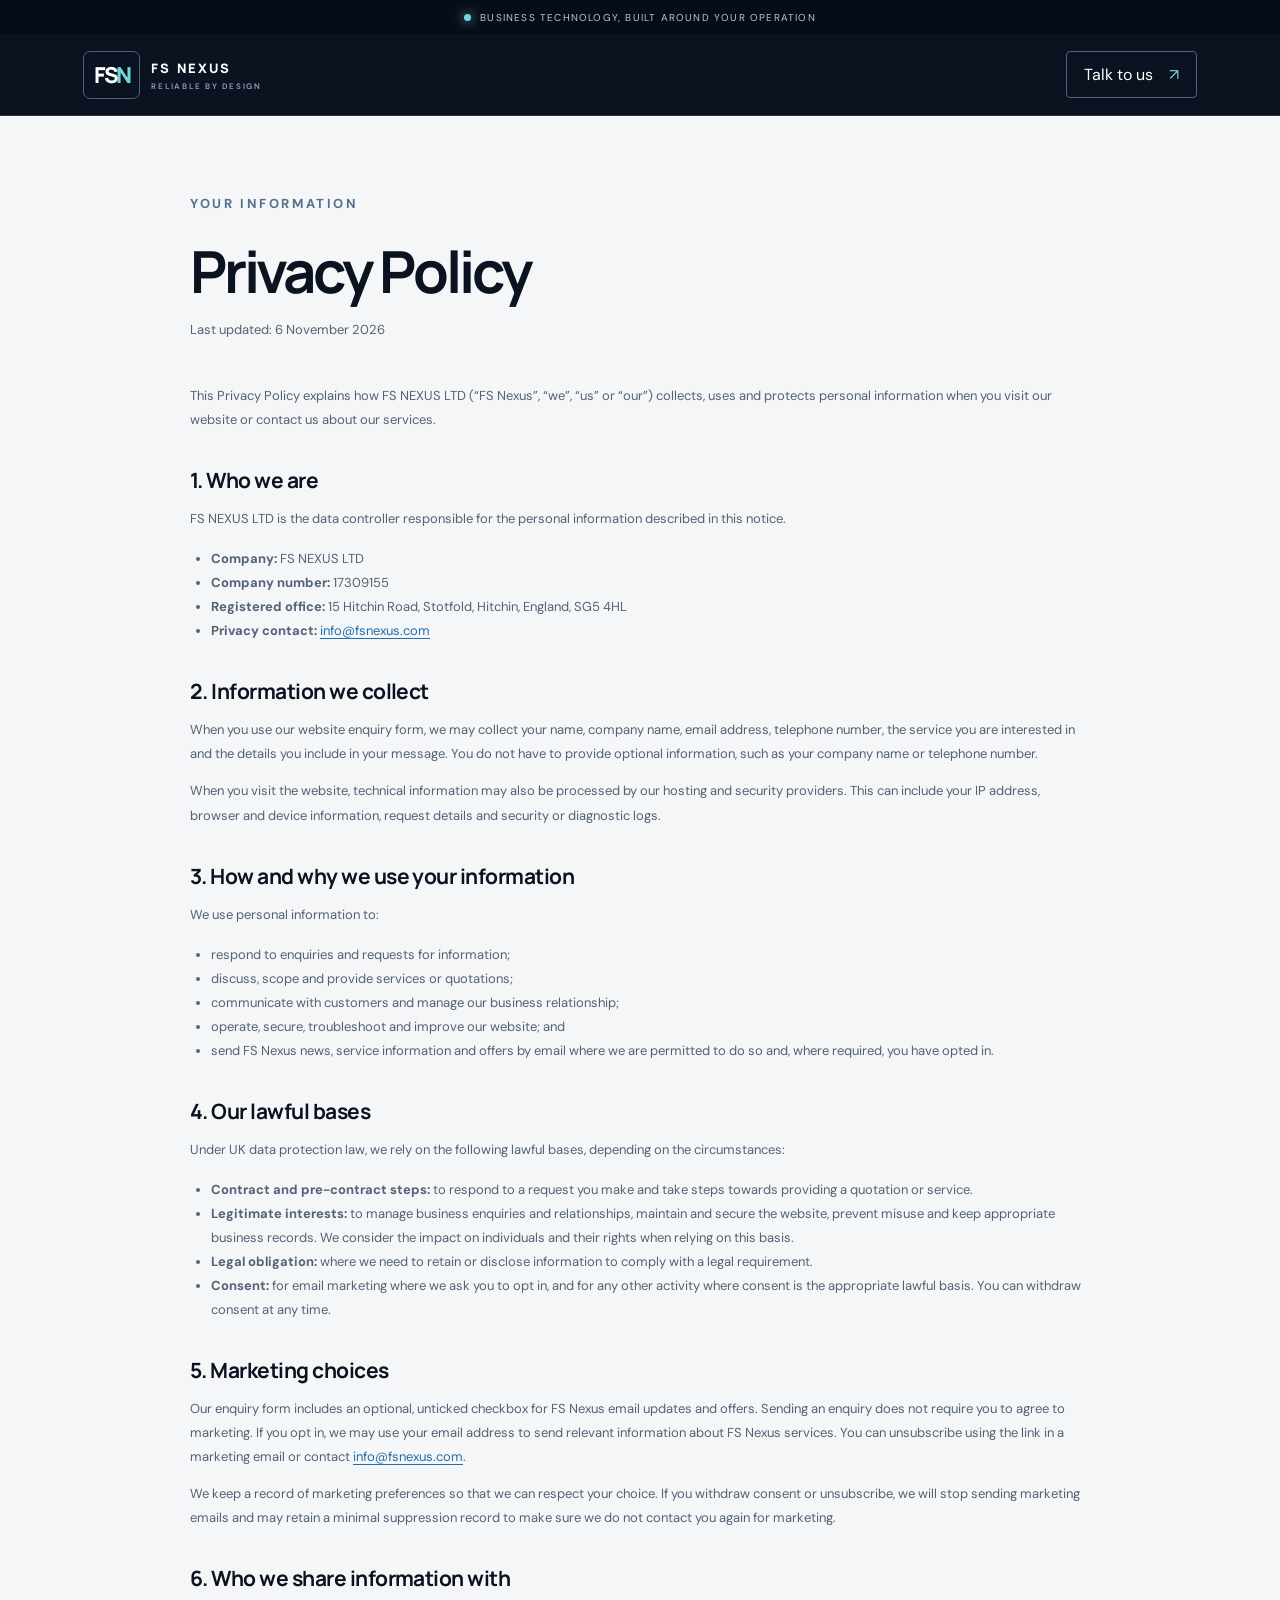
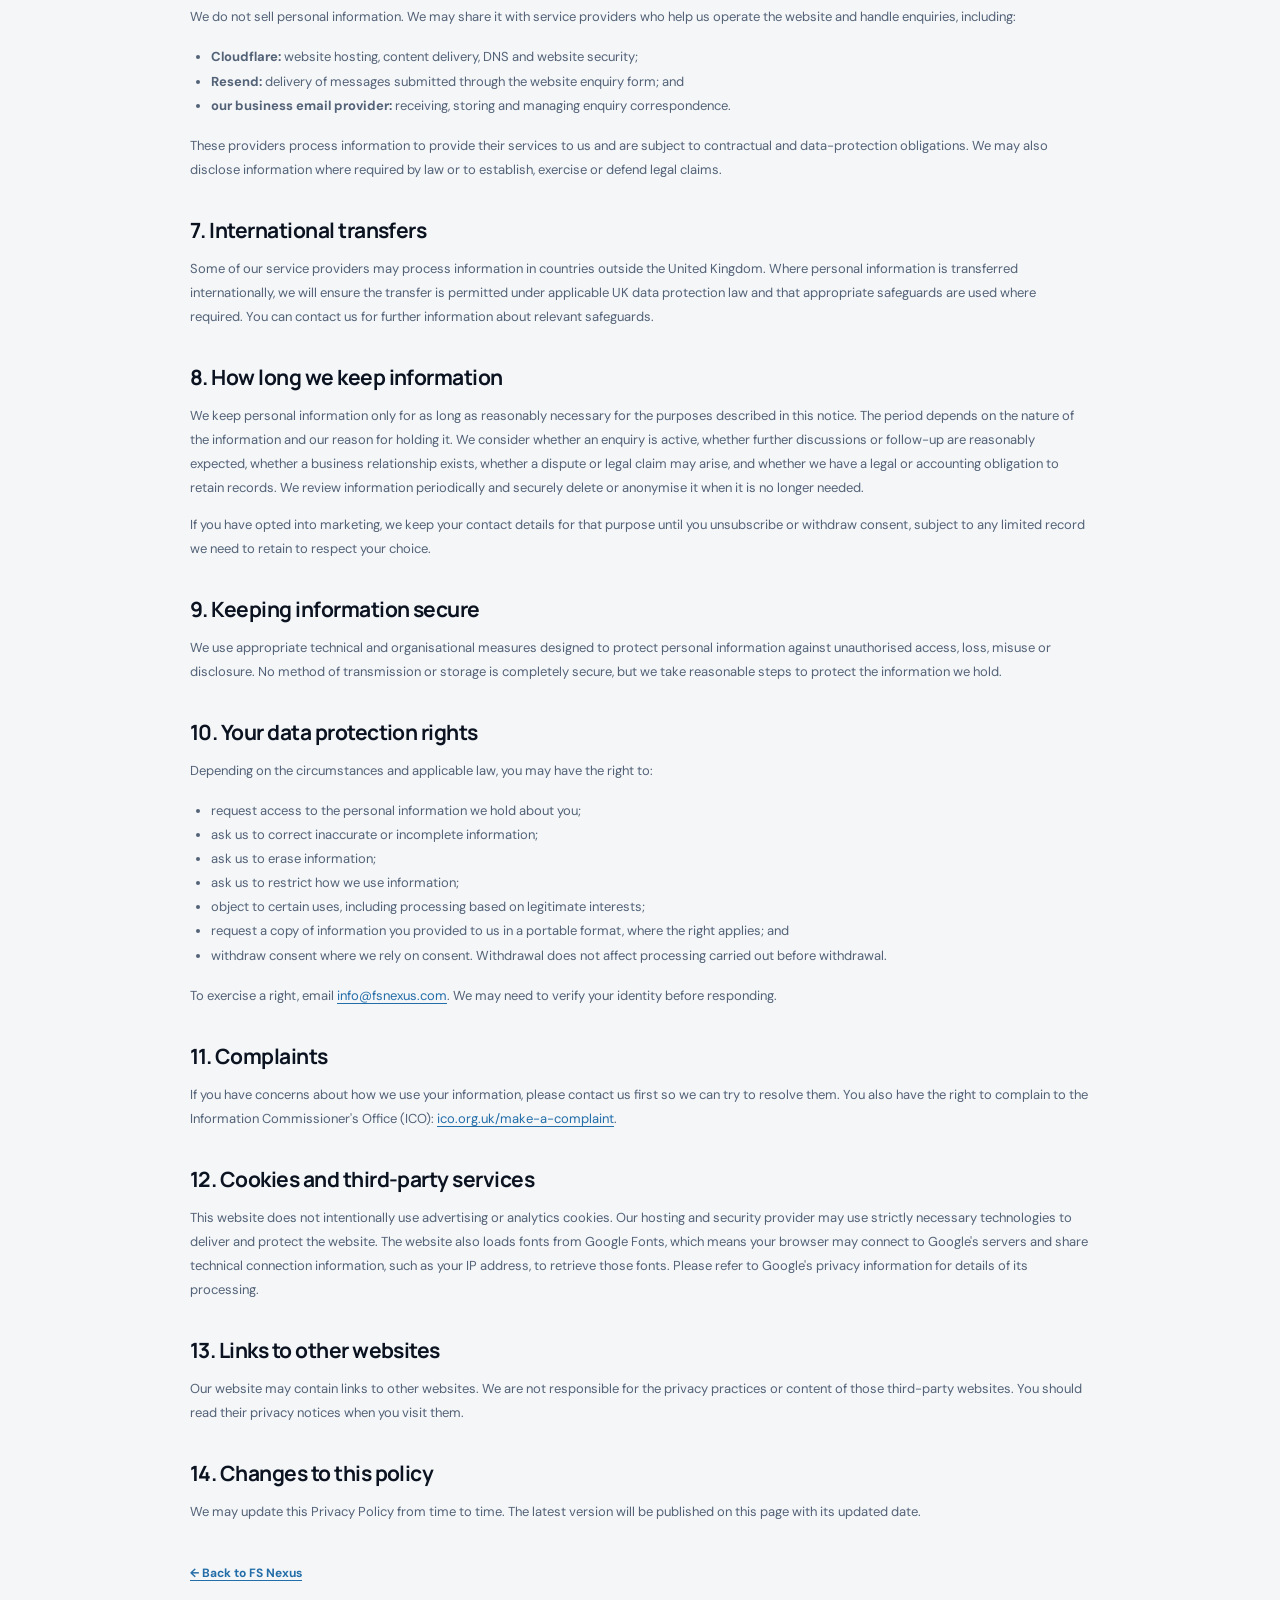
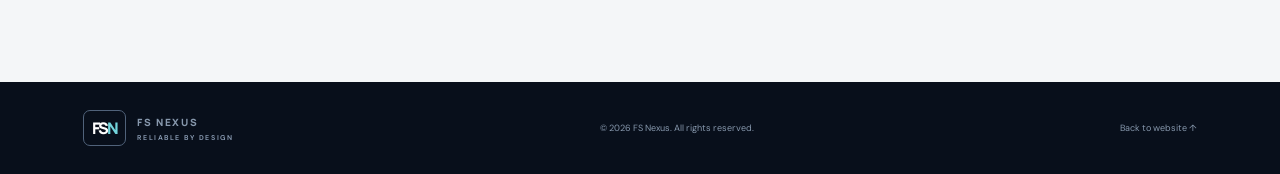
==== privacy.html @ a432968f "Add files via upload" ====
<!doctype html>
<html lang="en-GB">
<head>
  <meta charset="utf-8">
  <meta name="viewport" content="width=device-width, initial-scale=1">
  <meta name="theme-color" content="#0b1220">
  <meta name="description" content="Privacy notice explaining how FS NEXUS LTD collects and uses personal information.">
  <title>Privacy Policy | FS Nexus</title>
  <link rel="preconnect" href="https://fonts.googleapis.com">
  <link rel="preconnect" href="https://fonts.gstatic.com" crossorigin>
  <link href="https://fonts.googleapis.com/css2?family=DM+Sans:wght@400;500;600;700&family=Manrope:wght@400;500;600;700;800&display=swap" rel="stylesheet">
  <link rel="stylesheet" href="/styles.css">
  <style>
    .privacy-main{background:#f4f6f8;padding:76px 6.5% 100px}
    .privacy-wrap{max-width:900px;margin:0 auto}
    .privacy-wrap .eyebrow{color:#54708f}
    .privacy-wrap h1{font:700 clamp(38px,5vw,58px)/1.12 var(--display);letter-spacing:-.055em;margin:0 0 14px;color:#0b1220}
    .privacy-updated{font-size:11px;color:#718096;margin:0 0 42px}
    .privacy-wrap h2{font:700 21px var(--display);letter-spacing:-.025em;margin:34px 0 12px;color:#0b1220}
    .privacy-wrap p,.privacy-wrap li{font-size:13px;line-height:1.85;color:#536277}
    .privacy-wrap ul{padding-left:21px}
    .privacy-wrap a{color:#236da8;text-decoration:underline;text-underline-offset:3px}
    .privacy-back{display:inline-block;margin-top:28px;font-size:12px;font-weight:700;color:#14243a}
    @media(max-width:600px){.privacy-main{padding:58px 6% 75px}}
  </style>
</head>
<body>
  <div class="announcement"><span class="status-dot"></span> Business technology, built around your operation</div>
  <header class="site-header">
    <a class="brand" href="/" aria-label="FS Nexus home">
      <span class="brand-mark">FS<span>N</span></span>
      <span class="brand-name">FS NEXUS<small>RELIABLE BY DESIGN</small></span>
    </a>
    <a class="nav-cta" href="/#contact">Talk to us <span>↗</span></a>
  </header>

  <main class="privacy-main">
    <article class="privacy-wrap">
      <p class="eyebrow">YOUR INFORMATION</p>
      <h1>Privacy Policy</h1>
      <p class="privacy-updated">Last updated: 6 November 2026</p>

      <p>This Privacy Policy explains how FS NEXUS LTD (“FS Nexus”, “we”, “us” or “our”) collects, uses and protects personal information when you visit our website or contact us about our services.</p>

      <h2>1. Who we are</h2>
      <p>FS NEXUS LTD is the data controller responsible for the personal information described in this notice.</p>
      <ul>
        <li><strong>Company:</strong> FS NEXUS LTD</li>
        <li><strong>Company number:</strong> 17309155</li>
        <li><strong>Registered office:</strong> 15 Hitchin Road, Stotfold, Hitchin, England, SG5 4HL</li>
        <li><strong>Privacy contact:</strong> <a href="mailto:info@fsnexus.com">info@fsnexus.com</a></li>
      </ul>

      <h2>2. Information we collect</h2>
      <p>When you use our website enquiry form, we may collect your name, company name, email address, telephone number, the service you are interested in and the details you include in your message. You do not have to provide optional information, such as your company name or telephone number.</p>
      <p>When you visit the website, technical information may also be processed by our hosting and security providers. This can include your IP address, browser and device information, request details and security or diagnostic logs.</p>

      <h2>3. How and why we use your information</h2>
      <p>We use personal information to:</p>
      <ul>
        <li>respond to enquiries and requests for information;</li>
        <li>discuss, scope and provide services or quotations;</li>
        <li>communicate with customers and manage our business relationship;</li>
        <li>operate, secure, troubleshoot and improve our website; and</li>
        <li>send FS Nexus news, service information and offers by email where we are permitted to do so and, where required, you have opted in.</li>
      </ul>

      <h2>4. Our lawful bases</h2>
      <p>Under UK data protection law, we rely on the following lawful bases, depending on the circumstances:</p>
      <ul>
        <li><strong>Contract and pre-contract steps:</strong> to respond to a request you make and take steps towards providing a quotation or service.</li>
        <li><strong>Legitimate interests:</strong> to manage business enquiries and relationships, maintain and secure the website, prevent misuse and keep appropriate business records. We consider the impact on individuals and their rights when relying on this basis.</li>
        <li><strong>Legal obligation:</strong> where we need to retain or disclose information to comply with a legal requirement.</li>
        <li><strong>Consent:</strong> for email marketing where we ask you to opt in, and for any other activity where consent is the appropriate lawful basis. You can withdraw consent at any time.</li>
      </ul>

      <h2>5. Marketing choices</h2>
      <p>Our enquiry form includes an optional, unticked checkbox for FS Nexus email updates and offers. Sending an enquiry does not require you to agree to marketing. If you opt in, we may use your email address to send relevant information about FS Nexus services. You can unsubscribe using the link in a marketing email or contact <a href="mailto:info@fsnexus.com">info@fsnexus.com</a>.</p>
      <p>We keep a record of marketing preferences so that we can respect your choice. If you withdraw consent or unsubscribe, we will stop sending marketing emails and may retain a minimal suppression record to make sure we do not contact you again for marketing.</p>

      <h2>6. Who we share information with</h2>
      <p>We do not sell personal information. We may share it with service providers who help us operate the website and handle enquiries, including:</p>
      <ul>
        <li><strong>Cloudflare:</strong> website hosting, content delivery, DNS and website security;</li>
        <li><strong>Resend:</strong> delivery of messages submitted through the website enquiry form; and</li>
        <li><strong>our business email provider:</strong> receiving, storing and managing enquiry correspondence.</li>
      </ul>
      <p>These providers process information to provide their services to us and are subject to contractual and data-protection obligations. We may also disclose information where required by law or to establish, exercise or defend legal claims.</p>

      <h2>7. International transfers</h2>
      <p>Some of our service providers may process information in countries outside the United Kingdom. Where personal information is transferred internationally, we will ensure the transfer is permitted under applicable UK data protection law and that appropriate safeguards are used where required. You can contact us for further information about relevant safeguards.</p>

      <h2>8. How long we keep information</h2>
      <p>We keep personal information only for as long as reasonably necessary for the purposes described in this notice. The period depends on the nature of the information and our reason for holding it. We consider whether an enquiry is active, whether further discussions or follow-up are reasonably expected, whether a business relationship exists, whether a dispute or legal claim may arise, and whether we have a legal or accounting obligation to retain records. We review information periodically and securely delete or anonymise it when it is no longer needed.</p>
      <p>If you have opted into marketing, we keep your contact details for that purpose until you unsubscribe or withdraw consent, subject to any limited record we need to retain to respect your choice.</p>

      <h2>9. Keeping information secure</h2>
      <p>We use appropriate technical and organisational measures designed to protect personal information against unauthorised access, loss, misuse or disclosure. No method of transmission or storage is completely secure, but we take reasonable steps to protect the information we hold.</p>

      <h2>10. Your data protection rights</h2>
      <p>Depending on the circumstances and applicable law, you may have the right to:</p>
      <ul>
        <li>request access to the personal information we hold about you;</li>
        <li>ask us to correct inaccurate or incomplete information;</li>
        <li>ask us to erase information;</li>
        <li>ask us to restrict how we use information;</li>
        <li>object to certain uses, including processing based on legitimate interests;</li>
        <li>request a copy of information you provided to us in a portable format, where the right applies; and</li>
        <li>withdraw consent where we rely on consent. Withdrawal does not affect processing carried out before withdrawal.</li>
      </ul>
      <p>To exercise a right, email <a href="mailto:info@fsnexus.com">info@fsnexus.com</a>. We may need to verify your identity before responding.</p>

      <h2>11. Complaints</h2>
      <p>If you have concerns about how we use your information, please contact us first so we can try to resolve them. You also have the right to complain to the Information Commissioner's Office (ICO): <a href="https://ico.org.uk/make-a-complaint/">ico.org.uk/make-a-complaint</a>.</p>

      <h2>12. Cookies and third-party services</h2>
      <p>This website does not intentionally use advertising or analytics cookies. Our hosting and security provider may use strictly necessary technologies to deliver and protect the website. The website also loads fonts from Google Fonts, which means your browser may connect to Google's servers and share technical connection information, such as your IP address, to retrieve those fonts. Please refer to Google's privacy information for details of its processing.</p>

      <h2>13. Links to other websites</h2>
      <p>Our website may contain links to other websites. We are not responsible for the privacy practices or content of those third-party websites. You should read their privacy notices when you visit them.</p>

      <h2>14. Changes to this policy</h2>
      <p>We may update this Privacy Policy from time to time. The latest version will be published on this page with its updated date.</p>

      <a class="privacy-back" href="/">← Back to FS Nexus</a>
    </article>
  </main>

  <footer class="footer">
    <a class="brand footer-brand" href="/">
      <span class="brand-mark">FS<span>N</span></span>
      <span class="brand-name">FS NEXUS<small>RELIABLE BY DESIGN</small></span>
    </a>
    <span>© <span id="year"></span> FS Nexus. All rights reserved.</span>
    <a href="/">Back to website ↑</a>
  </footer>
  <script>document.querySelector('#year').textContent = new Date().getFullYear();</script>
</body>
</html>
---- styles.css ----
@import url('https://fonts.googleapis.com/css2?family=DM+Sans:wght@400;500;600;700&family=Manrope:wght@400;500;600;700;800&display=swap');
:root{--ink:#0b1220;--ink2:#111c2e;--blue:#63a8ff;--cyan:#73d5dc;--muted:#9aa8bb;--paper:#f4f6f8;--white:#fff;--line:rgba(255,255,255,.13);--font:'DM Sans',sans-serif;--display:'Manrope',sans-serif}
*{box-sizing:border-box}html{scroll-behavior:smooth}body{margin:0;background:var(--paper);color:var(--ink);font-family:var(--font);-webkit-font-smoothing:antialiased}a{color:inherit;text-decoration:none}.announcement{height:34px;background:#070d17;color:#b9c6d8;display:flex;align-items:center;justify-content:center;gap:9px;font-size:10px;letter-spacing:.12em;text-transform:uppercase}.status-dot,.eyebrow span{display:inline-block;width:7px;height:7px;border-radius:50%;background:var(--cyan);box-shadow:0 0 12px #73d5dc}.site-header{height:82px;background:#0b1220;color:white;display:flex;align-items:center;justify-content:space-between;padding:0 max(calc((100% - 1180px)/2),6.5%);position:relative;z-index:5;border-bottom:1px solid var(--line)}.brand{display:flex;align-items:center;gap:11px}.brand-mark{font:800 22px var(--display);letter-spacing:-.12em;color:white;border:1px solid #50627a;padding:8px 10px;border-radius:7px}.brand-mark span{color:var(--cyan)}.brand-name{font:800 13px var(--display);letter-spacing:.16em}.brand-name small{display:block;font:600 8px var(--font);letter-spacing:.22em;color:#8ea0b8;margin-top:4px}.nav{display:flex;align-items:center;gap:37px;font-size:12px;color:#c4cedb}.nav a:hover{color:white}.nav-cta{border:1px solid #53657c;border-radius:4px;padding:12px 17px;color:white}.nav-cta span{color:var(--cyan);margin-left:12px}.menu-toggle{display:none;background:none;border:0;color:white;font-size:24px}
.hero{min-height:620px;background:radial-gradient(ellipse at 76% 50%,#172c46 0%,#0b1628 35%,#0b1220 70%);color:white;position:relative;overflow:hidden;display:grid;grid-template-columns:1fr 1fr;align-items:center;padding:70px max(calc((100% - 1180px)/2),6.5%)}.hero-grid{position:absolute;inset:0;opacity:.14;background-image:linear-gradient(rgba(130,170,210,.18) 1px,transparent 1px),linear-gradient(90deg,rgba(130,170,210,.18) 1px,transparent 1px);background-size:62px 62px;mask-image:linear-gradient(90deg,transparent,black)}.hero-content{position:relative;z-index:1;max-width:550px}.eyebrow{font-size:9px;letter-spacing:.2em;font-weight:700;color:#91a7c1;margin:0 0 23px}.eyebrow span{margin-right:9px}.hero h1{font:700 clamp(48px,6vw,76px)/1.08 var(--display);letter-spacing:-.065em;margin:0}.hero h1 em,.statement h2 em,.about-copy h2 em{font-style:normal;color:var(--blue)}.hero-copy{font-size:16px;line-height:1.8;color:#aab8ca;max-width:430px;margin:25px 0 30px}.hero-actions{display:flex;align-items:center;gap:28px}.button{display:inline-flex;align-items:center;justify-content:center;gap:25px;border:0;border-radius:3px;padding:16px 20px;font:700 11px var(--font);cursor:pointer}.button-primary{background:var(--blue);color:#07111e}.button-primary:hover{background:#8bc0ff}.button span{font-size:16px}.text-link{font-size:11px;font-weight:600;color:#d7e0eb}.text-link span{margin-left:10px;color:var(--cyan)}.hero-foot{display:flex;align-items:center;gap:13px;margin-top:72px;font-size:9px;letter-spacing:.18em;color:#71849d}.hero-foot .line{width:36px;height:1px;background:var(--cyan)}
.hero-visual{height:420px;position:relative;display:grid;place-items:center}.orbit{position:absolute;border:1px solid rgba(117,177,226,.2);border-radius:50%;transform:rotate(-25deg)}.orbit-one{width:350px;height:350px}.orbit-two{width:475px;height:245px;transform:rotate(48deg)}.core{width:135px;height:135px;border:1px solid rgba(115,213,220,.65);border-radius:50%;display:grid;place-items:center;box-shadow:0 0 65px rgba(74,159,218,.15),inset 0 0 45px rgba(74,159,218,.1);z-index:1}.core-inner{font:800 30px var(--display);letter-spacing:-.12em}.core-inner span{color:var(--cyan)}.node{position:absolute;z-index:2;background:#13253a;border:1px solid #304c69;border-radius:3px;padding:11px 13px;display:flex;align-items:center;gap:9px;color:#c8d6e7;font-size:8px;letter-spacing:.13em}.node b{width:6px;height:6px;border-radius:50%;background:var(--cyan);box-shadow:0 0 9px var(--cyan)}.node-a{top:38px;left:17%}.node-b{top:112px;right:0}.node-c{bottom:86px;left:0}.node-d{bottom:26px;right:15%}.visual-caption{position:absolute;bottom:-4px;font-size:8px;letter-spacing:.24em;color:#7189a4}
.trust-strip{background:#111c2e;color:#9cacc0;display:flex;justify-content:center;align-items:center;gap:28px;padding:22px 15px;font-size:9px;letter-spacing:.17em}.trust-strip i{height:4px;width:4px;border-radius:50%;background:var(--cyan)}
.section{max-width:1180px;margin:auto;padding:112px 0}.section-heading{display:flex;justify-content:space-between;align-items:end;margin-bottom:52px;padding:0 2px}.section-heading h2,.about-copy h2{font:700 clamp(34px,4vw,49px)/1.15 var(--display);letter-spacing:-.055em;margin:0}.section-intro{max-width:390px;color:#68778b;font-size:13px;line-height:1.8;margin:0 0 5px}.services .eyebrow,.about-copy .eyebrow{color:#54708f}.service-grid{display:grid;grid-template-columns:repeat(4,1fr);gap:13px}.service-card{background:white;border:1px solid #e5eaf0;padding:27px 23px 25px;min-height:340px;transition:transform .2s,border-color .2s}.service-card:hover{transform:translateY(-5px);border-color:#9bc7f5}.service-icon{width:42px;height:42px;display:grid;place-items:center;border:1px solid #dce8f4;color:#367bbd;font-size:22px;border-radius:5px;margin-bottom:27px}.card-number{font-size:8px;letter-spacing:.17em;color:#6482a3;font-weight:700}.service-card h3{font:700 18px var(--display);letter-spacing:-.03em;margin:12px 0}.service-card>p:not(.card-number){font-size:11px;line-height:1.75;color:#718096;min-height:58px}.service-card ul{list-style:none;padding:13px 0 0;margin:13px 0 0;border-top:1px solid #edf0f4}.service-card li{font-size:10px;color:#45556a;padding:5px 0}.service-card li:before{content:'↗';color:#3b8fd7;margin-right:8px}
.statement{background:#101d30;color:white;padding:90px max(calc((100% - 1180px)/2),6.5%);display:grid;grid-template-columns:100px 1fr;gap:20px}.statement-mark{font:100px/.8 Georgia;color:#4d8fc9}.statement h2{font:700 clamp(32px,4vw,48px)/1.2 var(--display);letter-spacing:-.05em;margin:0 0 22px}.statement>div:last-child>p:last-child{max-width:650px;color:#a7b6c9;font-size:13px;line-height:1.9;margin:0}
.about{display:grid;grid-template-columns:1fr 1fr;gap:90px;align-items:center}.about-panel{background:#0d192a;color:white;padding:22px;min-height:360px;position:relative;overflow:hidden}.panel-top,.panel-bottom{display:flex;justify-content:space-between;font-size:8px;letter-spacing:.16em;color:#8397b1}.panel-graphic{height:260px;display:grid;place-items:center;position:relative}.panel-ring{width:220px;height:220px;border:1px solid #385573;border-radius:50%;position:absolute;box-shadow:0 0 0 24px rgba(83,143,194,.04),0 0 0 48px rgba(83,143,194,.03)}.panel-ring:before,.panel-ring:after{content:'';position:absolute;inset:23px;border:1px dashed #466888;border-radius:50%}.panel-ring:after{inset:65px;border-style:solid;border-color:#73d5dc}.panel-cross{position:absolute;color:#73d5dc;font-size:25px;transform:translate(95px,-83px)}.panel-word{position:relative;font:500 22px/1.25 var(--display);letter-spacing:.08em;text-align:center}.panel-word strong{color:var(--cyan);font-weight:800}.about-copy h2{margin-bottom:24px}.about-copy>p:not(.eyebrow){font-size:13px;line-height:1.9;color:#6d7c8f;margin:0 0 15px}.dark-link{display:inline-block;color:#14243a;margin-top:17px}
.contact-section{background:#e8edf2;padding:100px max(calc((100% - 1180px)/2),6.5%);display:grid;grid-template-columns:.8fr 1.2fr;gap:90px}.contact-copy .eyebrow{color:#54708f}.contact-copy h2{font:700 clamp(40px,5vw,58px)/1.1 var(--display);letter-spacing:-.06em;margin:0 0 20px}.contact-copy>p:not(.eyebrow){font-size:13px;line-height:1.8;color:#66768a;max-width:340px}.contact-note{margin-top:45px;color:#5d7188;font-size:10px;display:flex;align-items:center;gap:9px}.contact-note .status-dot{background:#269e9d}.contact-form{background:white;padding:34px;border:1px solid #dce3eb;display:flex;flex-direction:column;gap:19px}.form-row{display:grid;grid-template-columns:1fr 1fr;gap:15px}.contact-form label{font-size:10px;font-weight:700;color:#42546a;display:flex;flex-direction:column;gap:8px}.contact-form input,.contact-form select,.contact-form textarea{width:100%;border:1px solid #dfe5ec;background:#fbfcfd;padding:13px 12px;font:11px var(--font);color:#17263a;border-radius:2px;outline:none}.contact-form input:focus,.contact-form select:focus,.contact-form textarea:focus{border-color:#5b9bd8;box-shadow:0 0 0 3px rgba(91,155,216,.12)}.contact-form textarea{resize:vertical}.form-foot{display:flex;align-items:center;gap:18px}.form-foot>span{font-size:9px;color:#8491a1;line-height:1.5}.honeypot{position:absolute!important;left:-10000px!important;width:1px!important;height:1px!important}.footer{background:#080f1b;color:#8798ad;padding:28px max(calc((100% - 1180px)/2),6.5%);display:flex;justify-content:space-between;align-items:center;font-size:9px}.footer-brand .brand-mark{font-size:16px;padding:6px 8px}.footer-brand .brand-name{font-size:10px}.footer-brand .brand-name small{font-size:7px}
@media(max-width:1250px){.section{padding-left:6.5%;padding-right:6.5%}.about{gap:55px}}
@media(max-width:850px){.hero{grid-template-columns:1fr;padding-top:75px;padding-bottom:50px}.hero-visual{height:350px;margin-top:35px}.service-grid{grid-template-columns:repeat(2,1fr)}.section-heading{display:block}.section-intro{margin-top:22px}.about{grid-template-columns:1fr;gap:45px}.contact-section{grid-template-columns:1fr;gap:35px}.statement{grid-template-columns:55px 1fr}.statement-mark{font-size:75px}}
@media(max-width:600px){.site-header{height:70px;padding:0 6%}.menu-toggle{display:block}.nav{display:none;position:absolute;top:69px;left:0;right:0;background:#0b1220;padding:20px 6% 25px;flex-direction:column;align-items:stretch;gap:20px;border-top:1px solid var(--line)}.nav.open{display:flex}.nav-cta{text-align:center}.announcement{font-size:8px}.hero{padding-left:6%;padding-right:6%;min-height:auto}.hero h1{font-size:51px}.hero-copy{font-size:14px}.hero-actions{align-items:flex-start;flex-direction:column;gap:19px}.hero-foot{margin-top:48px}.hero-visual{height:290px;transform:scale(.83);margin:-5px -25px 0}.node{font-size:7px;padding:8px}.node-a{left:8%}.node-b{right:-2%}.node-c{left:-4%}.node-d{right:5%}.trust-strip{gap:10px;flex-wrap:wrap;font-size:7px;padding:17px 8px}.trust-strip i{width:3px;height:3px}.section{padding:75px 6%}.section-heading h2,.about-copy h2{font-size:37px}.service-grid{grid-template-columns:1fr}.service-card{min-height:0}.service-card>p:not(.card-number){min-height:0}.statement{padding:65px 6%;grid-template-columns:35px 1fr;gap:12px}.statement-mark{font-size:55px}.statement h2{font-size:32px}.about-panel{min-height:320px;padding:17px}.panel-graphic{height:235px}.panel-ring{width:190px;height:190px}.panel-word{font-size:19px}.contact-section{padding:70px 6%;gap:28px}.contact-copy h2{font-size:46px}.contact-form{padding:22px 17px}.form-row{grid-template-columns:1fr;gap:18px}.form-foot{align-items:flex-start;flex-direction:column;gap:12px}.footer{padding:24px 6%;gap:18px;flex-wrap:wrap}.footer>span{order:3;width:100%}}
.contact-phone {
  margin-top: 35px;
  display: flex;
  flex-direction: column;
  gap: 9px;
}

.contact-phone p {
  font-size: 9px;
  font-weight: 700;
  letter-spacing: .18em;
  color: #54708f;
  margin: 0 0 5px;
}

.contact-phone a {
  font: 700 20px var(--display);
  color: #14243a;
}

.contact-phone a:hover,
.footer-phones a:hover {
  color: var(--blue);
}

.footer-phones {
  display: flex;
  flex-direction: column;
  gap: 6px;
}

.footer-phones a {
  color: #c4cedb;
  font-size: 11px;
}
.contact-phone a {
  display: block;
  width: fit-content;
}
.marketing-consent {
  display: flex !important;
  flex-direction: row !important;
  align-items: flex-start;
  gap: 10px !important;
  font-weight: 400 !important;
  line-height: 1.6;
}

.marketing-consent input[type="checkbox"] {
  width: 16px;
  min-width: 16px;
  margin: 2px 0 0;
  padding: 0;
}

.marketing-consent span {
  font-size: 10px;
  color: #64748b;
}

.privacy-notice {
  margin: 0;
  font-size: 9px;
  color: #8491a1;
}

.contact-form a,
.footer a[href="/privacy.html"] {
  text-decoration: underline;
  text-underline-offset: 3px;
}
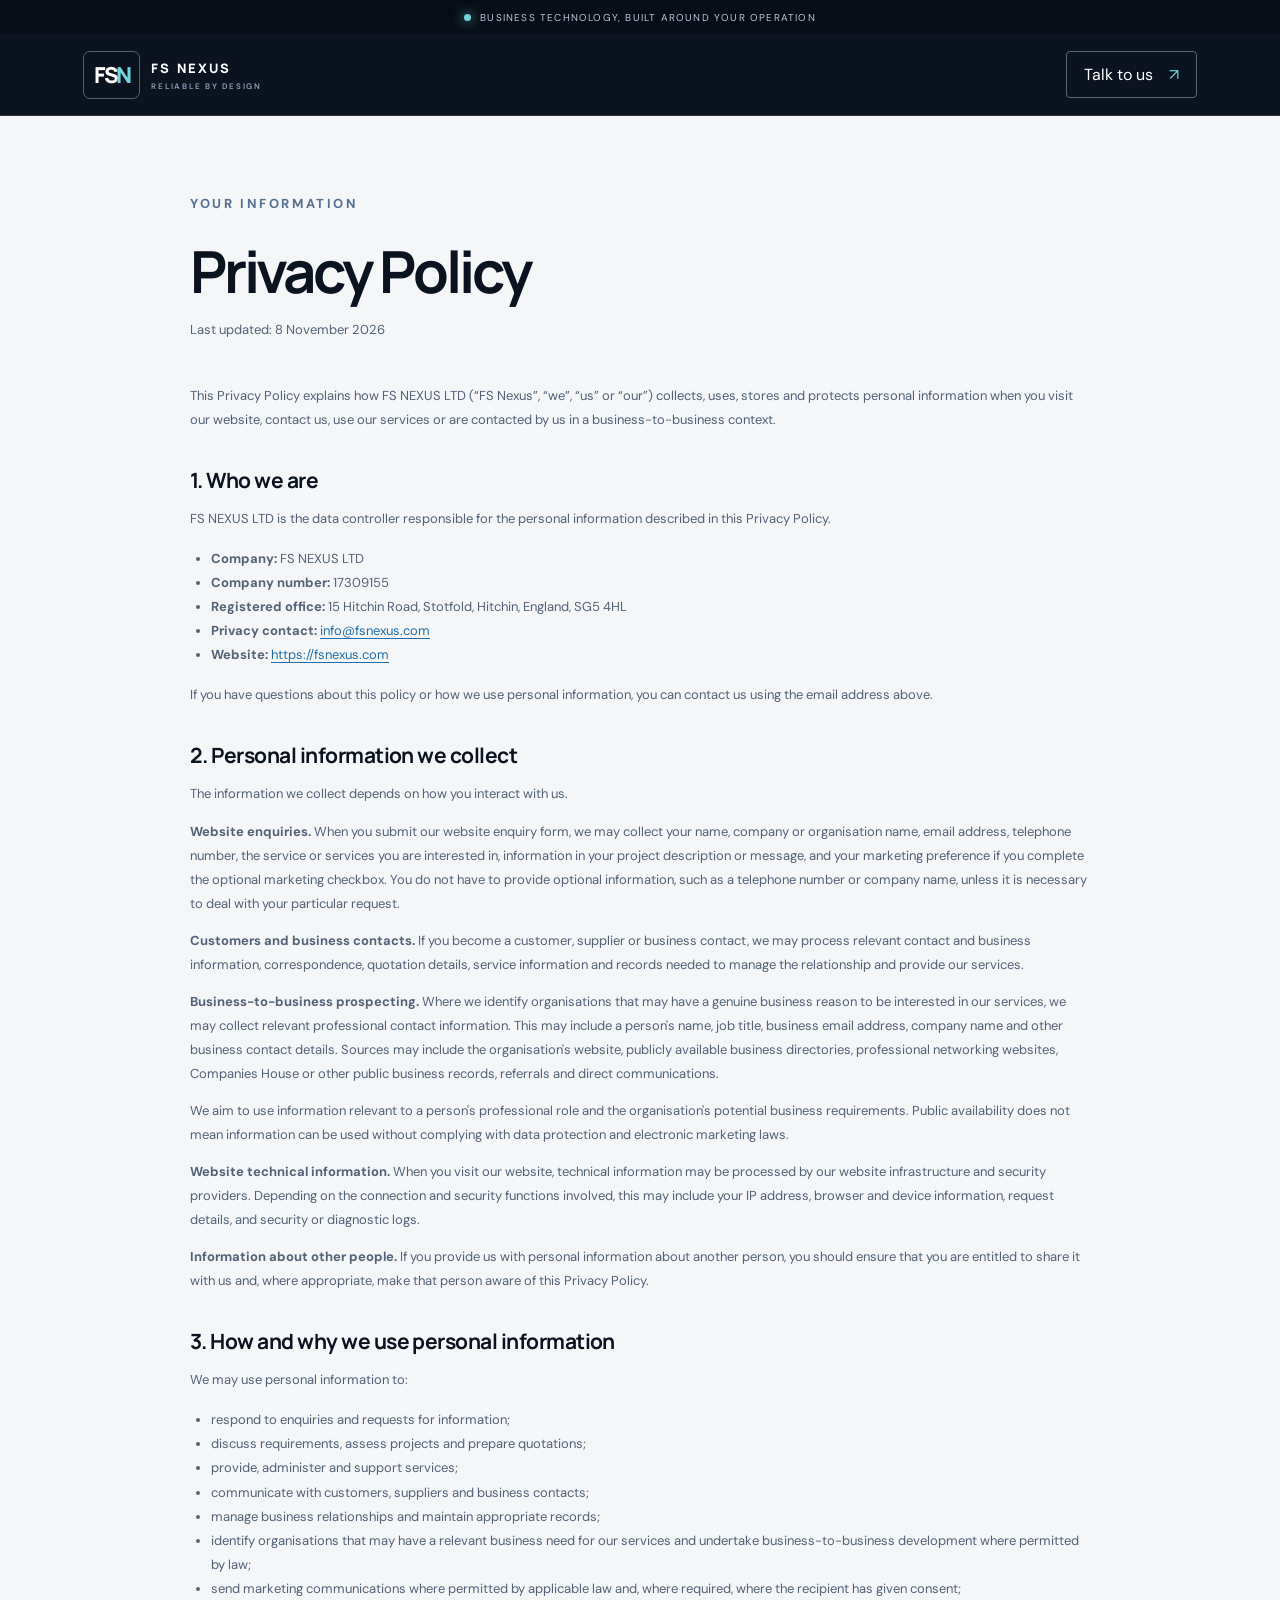
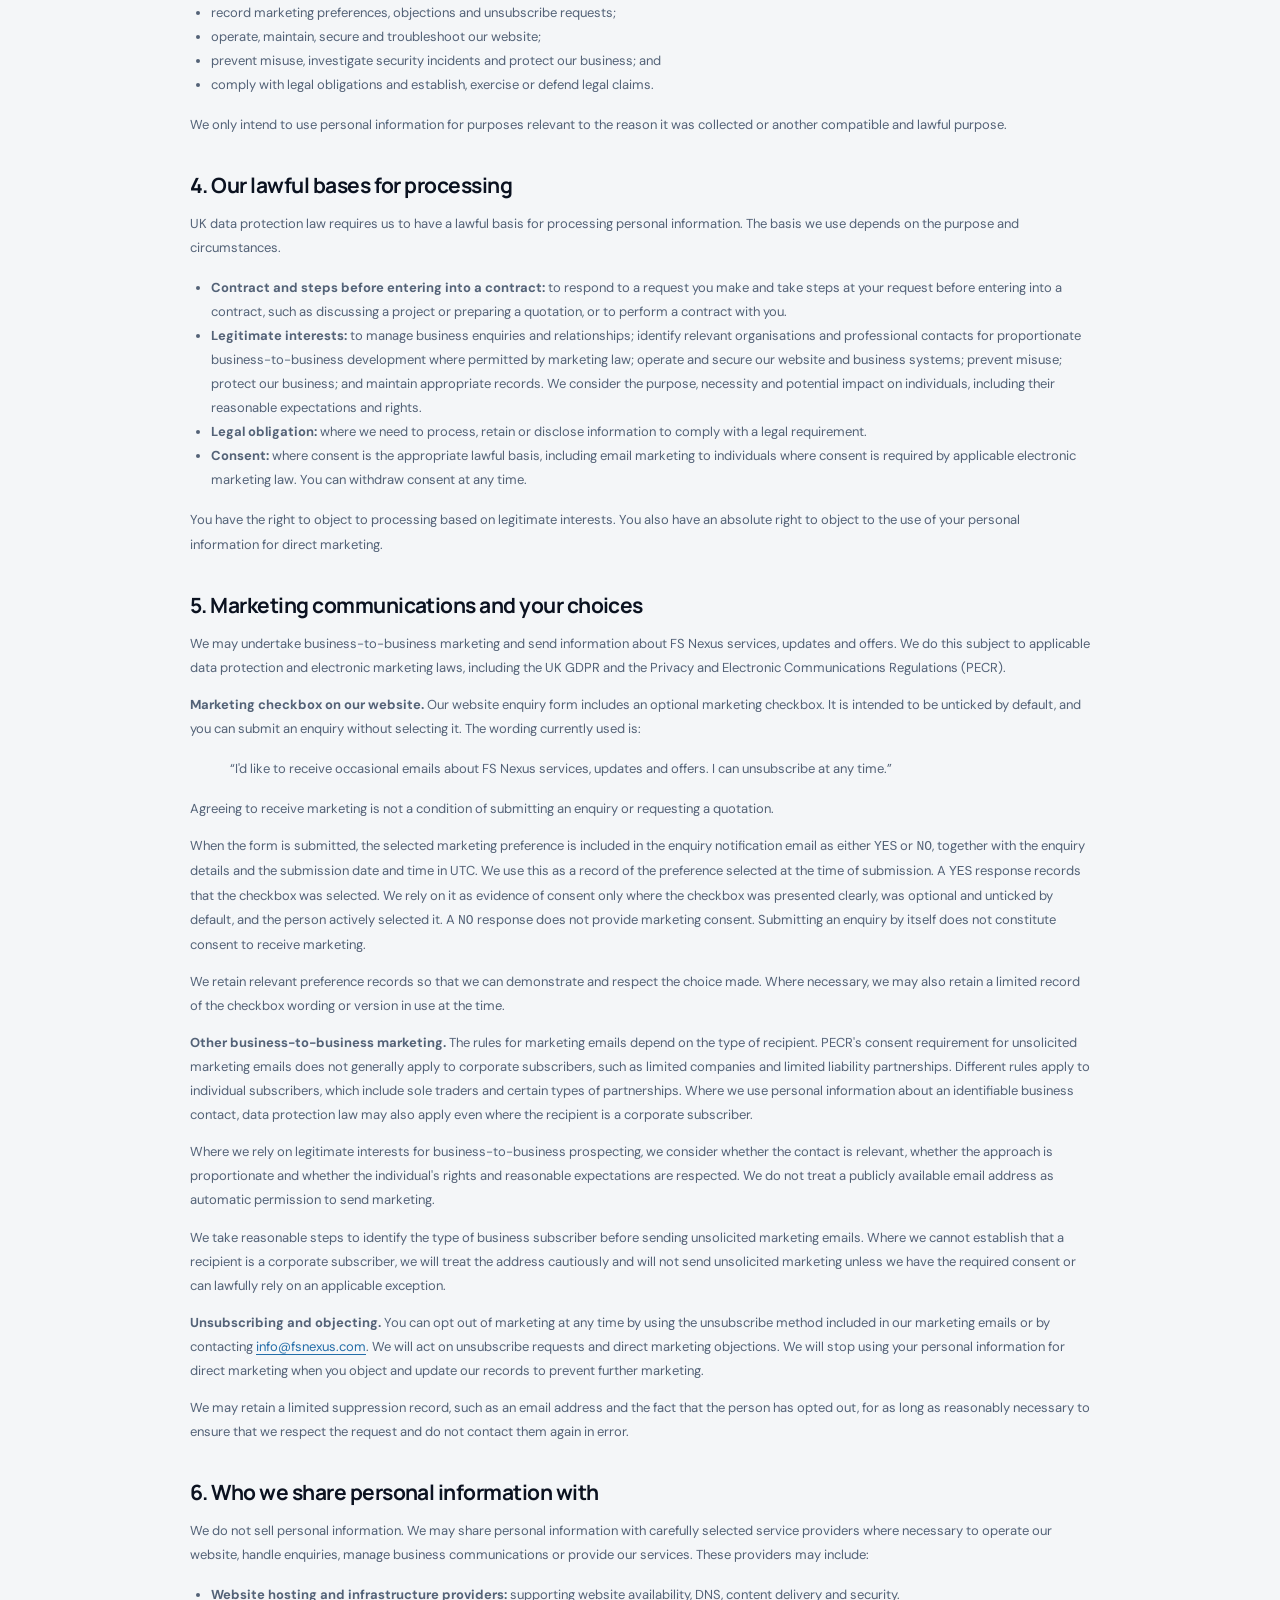
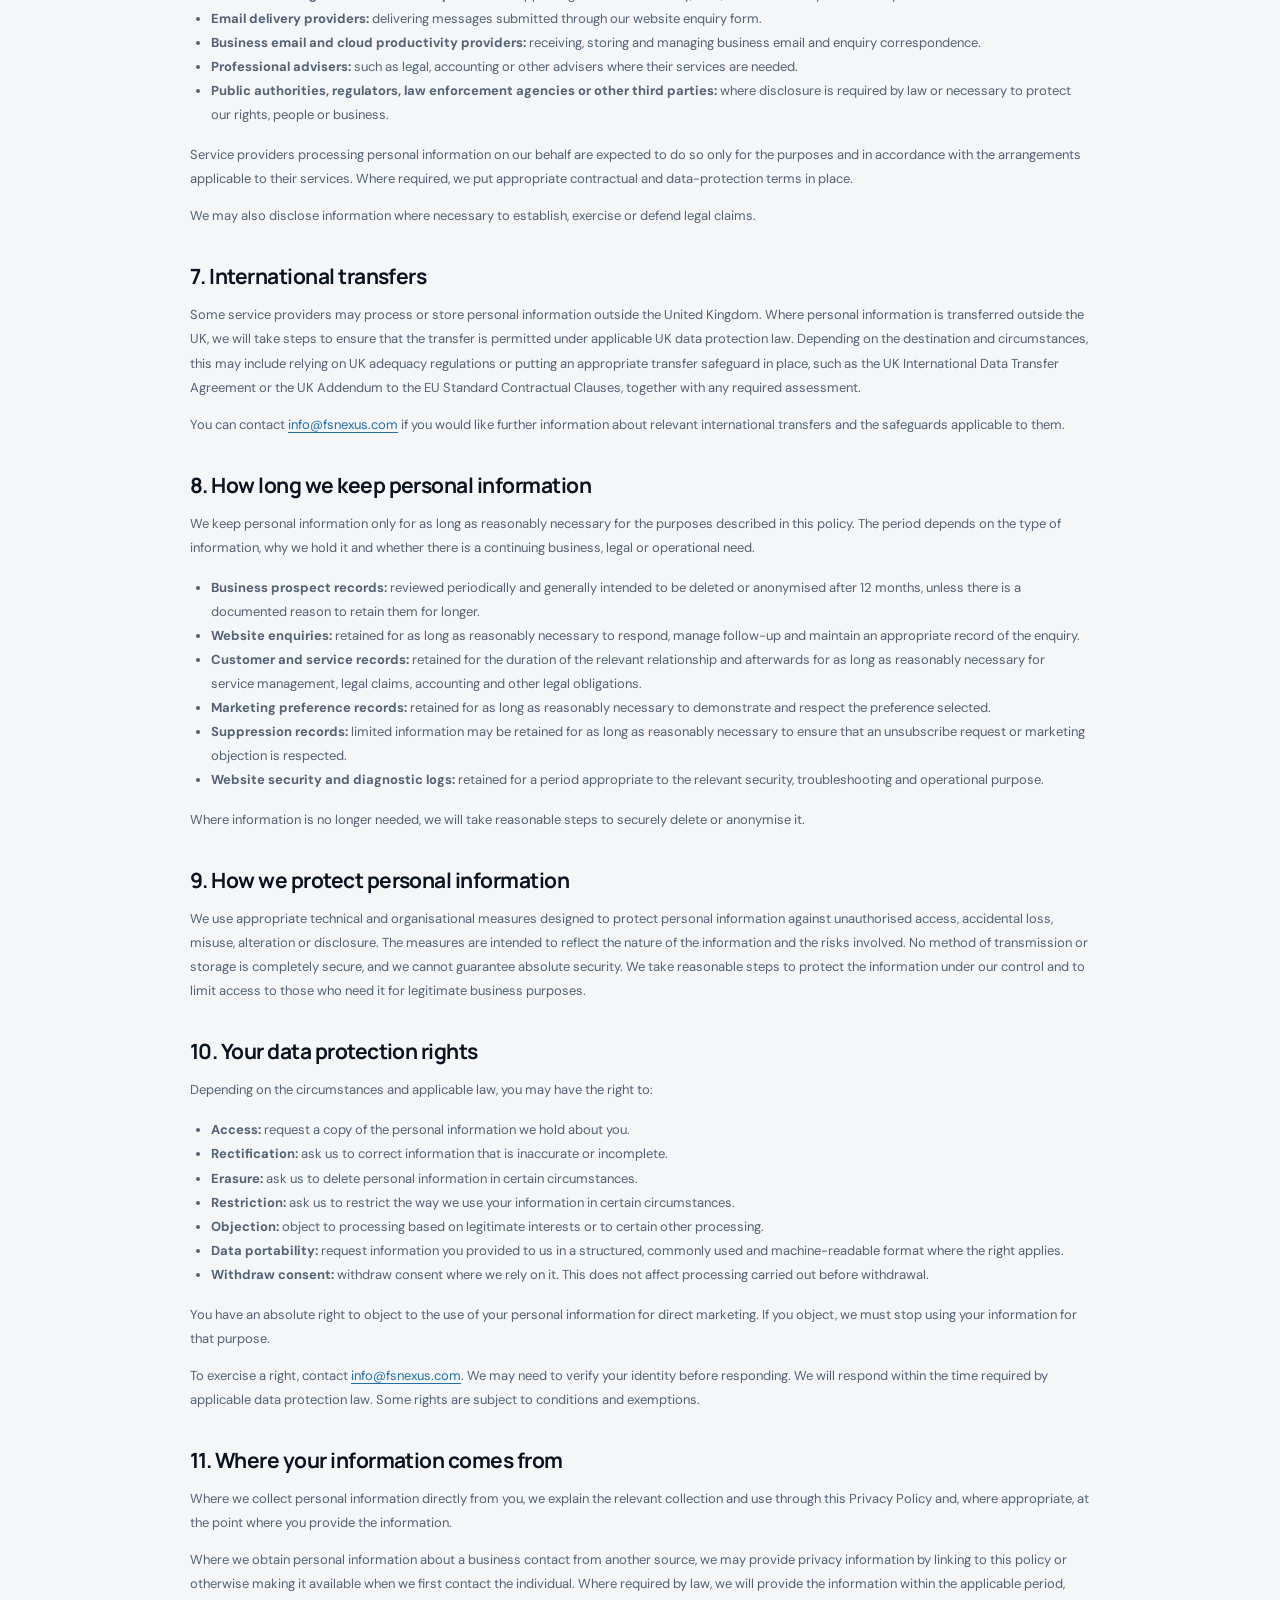
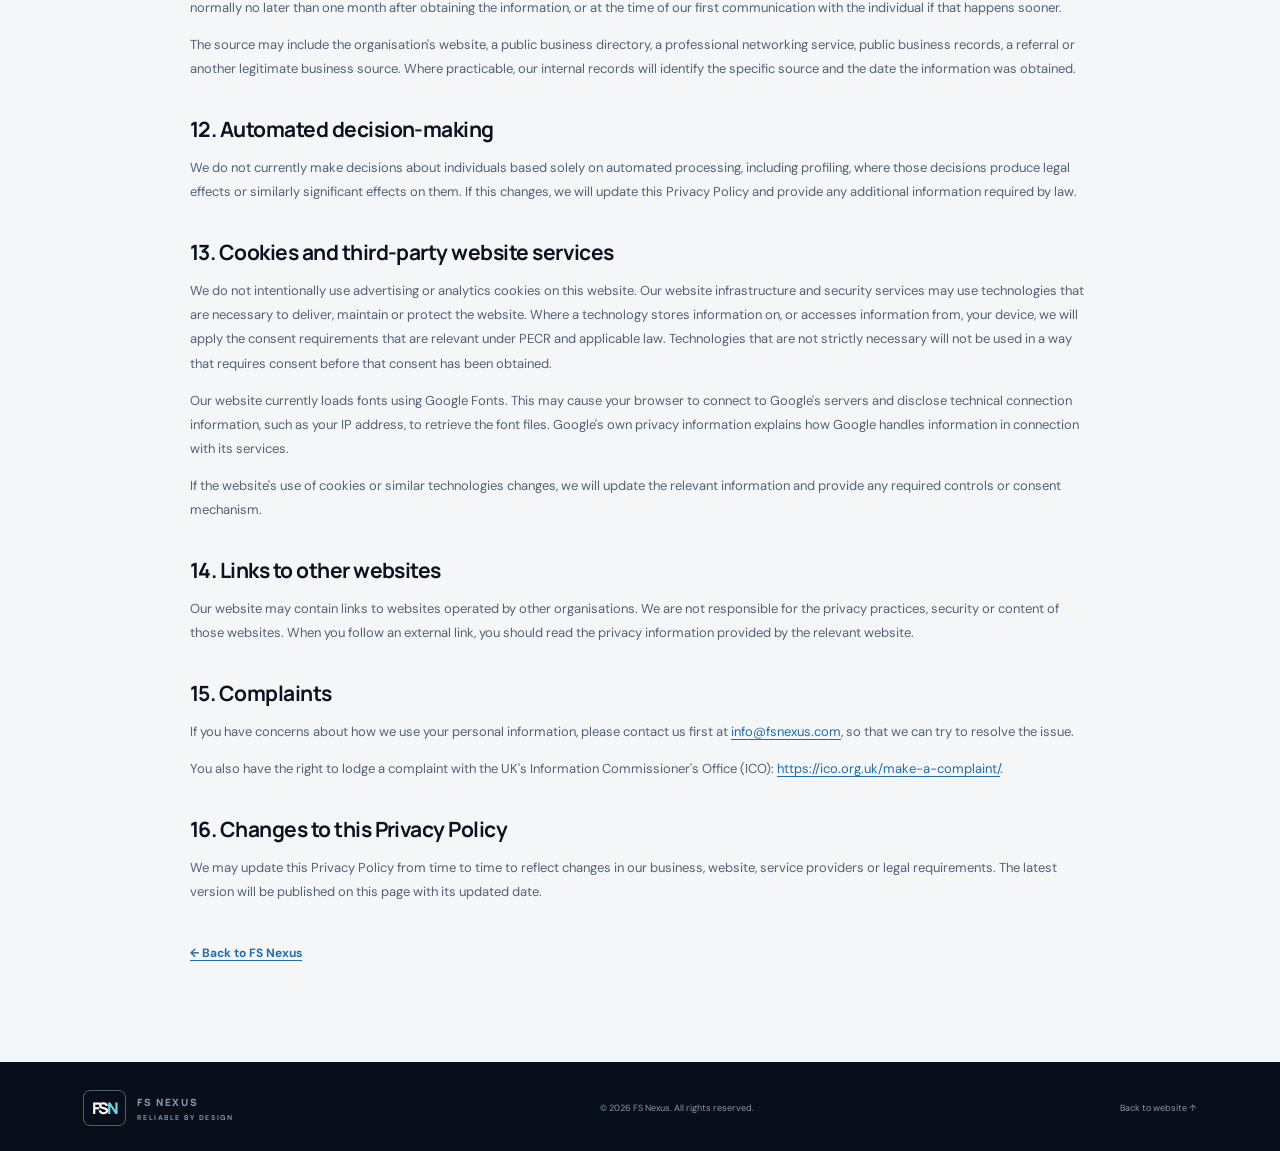
==== commit 5c0a0b42: "Revise privacy policy for clarity and updates Updated the privacy policy to reflect changes in infor" ====
--- a/privacy.html
+++ b/privacy.html
@@ -38,89 +38,137 @@
     <article class="privacy-wrap">
       <p class="eyebrow">YOUR INFORMATION</p>
       <h1>Privacy Policy</h1>
-      <p class="privacy-updated">Last updated: 6 November 2026</p>
+      <p class="privacy-updated">Last updated: 8 November 2026</p>
 
-      <p>This Privacy Policy explains how FS NEXUS LTD (“FS Nexus”, “we”, “us” or “our”) collects, uses and protects personal information when you visit our website or contact us about our services.</p>
+      <p>This Privacy Policy explains how FS NEXUS LTD (“FS Nexus”, “we”, “us” or “our”) collects, uses, stores and protects personal information when you visit our website, contact us, use our services or are contacted by us in a business-to-business context.</p>
 
       <h2>1. Who we are</h2>
-      <p>FS NEXUS LTD is the data controller responsible for the personal information described in this notice.</p>
+      <p>FS NEXUS LTD is the data controller responsible for the personal information described in this Privacy Policy.</p>
       <ul>
         <li><strong>Company:</strong> FS NEXUS LTD</li>
         <li><strong>Company number:</strong> 17309155</li>
         <li><strong>Registered office:</strong> 15 Hitchin Road, Stotfold, Hitchin, England, SG5 4HL</li>
         <li><strong>Privacy contact:</strong> <a href="mailto:info@fsnexus.com">info@fsnexus.com</a></li>
+        <li><strong>Website:</strong> <a href="https://fsnexus.com">https://fsnexus.com</a></li>
       </ul>
+      <p>If you have questions about this policy or how we use personal information, you can contact us using the email address above.</p>
 
-      <h2>2. Information we collect</h2>
-      <p>When you use our website enquiry form, we may collect your name, company name, email address, telephone number, the service you are interested in and the details you include in your message. You do not have to provide optional information, such as your company name or telephone number.</p>
-      <p>When you visit the website, technical information may also be processed by our hosting and security providers. This can include your IP address, browser and device information, request details and security or diagnostic logs.</p>
+      <h2>2. Personal information we collect</h2>
+      <p>The information we collect depends on how you interact with us.</p>
+      <p><strong>Website enquiries.</strong> When you submit our website enquiry form, we may collect your name, company or organisation name, email address, telephone number, the service or services you are interested in, information in your project description or message, and your marketing preference if you complete the optional marketing checkbox. You do not have to provide optional information, such as a telephone number or company name, unless it is necessary to deal with your particular request.</p>
+      <p><strong>Customers and business contacts.</strong> If you become a customer, supplier or business contact, we may process relevant contact and business information, correspondence, quotation details, service information and records needed to manage the relationship and provide our services.</p>
+      <p><strong>Business-to-business prospecting.</strong> Where we identify organisations that may have a genuine business reason to be interested in our services, we may collect relevant professional contact information. This may include a person's name, job title, business email address, company name and other business contact details. Sources may include the organisation's website, publicly available business directories, professional networking websites, Companies House or other public business records, referrals and direct communications.</p>
+      <p>We aim to use information relevant to a person's professional role and the organisation's potential business requirements. Public availability does not mean information can be used without complying with data protection and electronic marketing laws.</p>
+      <p><strong>Website technical information.</strong> When you visit our website, technical information may be processed by our website infrastructure and security providers. Depending on the connection and security functions involved, this may include your IP address, browser and device information, request details, and security or diagnostic logs.</p>
+      <p><strong>Information about other people.</strong> If you provide us with personal information about another person, you should ensure that you are entitled to share it with us and, where appropriate, make that person aware of this Privacy Policy.</p>
 
-      <h2>3. How and why we use your information</h2>
-      <p>We use personal information to:</p>
+      <h2>3. How and why we use personal information</h2>
+      <p>We may use personal information to:</p>
       <ul>
         <li>respond to enquiries and requests for information;</li>
-        <li>discuss, scope and provide services or quotations;</li>
-        <li>communicate with customers and manage our business relationship;</li>
-        <li>operate, secure, troubleshoot and improve our website; and</li>
-        <li>send FS Nexus news, service information and offers by email where we are permitted to do so and, where required, you have opted in.</li>
+        <li>discuss requirements, assess projects and prepare quotations;</li>
+        <li>provide, administer and support services;</li>
+        <li>communicate with customers, suppliers and business contacts;</li>
+        <li>manage business relationships and maintain appropriate records;</li>
+        <li>identify organisations that may have a relevant business need for our services and undertake business-to-business development where permitted by law;</li>
+        <li>send marketing communications where permitted by applicable law and, where required, where the recipient has given consent;</li>
+        <li>record marketing preferences, objections and unsubscribe requests;</li>
+        <li>operate, maintain, secure and troubleshoot our website;</li>
+        <li>prevent misuse, investigate security incidents and protect our business; and</li>
+        <li>comply with legal obligations and establish, exercise or defend legal claims.</li>
       </ul>
+      <p>We only intend to use personal information for purposes relevant to the reason it was collected or another compatible and lawful purpose.</p>
 
-      <h2>4. Our lawful bases</h2>
-      <p>Under UK data protection law, we rely on the following lawful bases, depending on the circumstances:</p>
+      <h2>4. Our lawful bases for processing</h2>
+      <p>UK data protection law requires us to have a lawful basis for processing personal information. The basis we use depends on the purpose and circumstances.</p>
       <ul>
-        <li><strong>Contract and pre-contract steps:</strong> to respond to a request you make and take steps towards providing a quotation or service.</li>
-        <li><strong>Legitimate interests:</strong> to manage business enquiries and relationships, maintain and secure the website, prevent misuse and keep appropriate business records. We consider the impact on individuals and their rights when relying on this basis.</li>
-        <li><strong>Legal obligation:</strong> where we need to retain or disclose information to comply with a legal requirement.</li>
-        <li><strong>Consent:</strong> for email marketing where we ask you to opt in, and for any other activity where consent is the appropriate lawful basis. You can withdraw consent at any time.</li>
+        <li><strong>Contract and steps before entering into a contract:</strong> to respond to a request you make and take steps at your request before entering into a contract, such as discussing a project or preparing a quotation, or to perform a contract with you.</li>
+        <li><strong>Legitimate interests:</strong> to manage business enquiries and relationships; identify relevant organisations and professional contacts for proportionate business-to-business development where permitted by marketing law; operate and secure our website and business systems; prevent misuse; protect our business; and maintain appropriate records. We consider the purpose, necessity and potential impact on individuals, including their reasonable expectations and rights.</li>
+        <li><strong>Legal obligation:</strong> where we need to process, retain or disclose information to comply with a legal requirement.</li>
+        <li><strong>Consent:</strong> where consent is the appropriate lawful basis, including email marketing to individuals where consent is required by applicable electronic marketing law. You can withdraw consent at any time.</li>
       </ul>
+      <p>You have the right to object to processing based on legitimate interests. You also have an absolute right to object to the use of your personal information for direct marketing.</p>
 
-      <h2>5. Marketing choices</h2>
-      <p>Our enquiry form includes an optional, unticked checkbox for FS Nexus email updates and offers. Sending an enquiry does not require you to agree to marketing. If you opt in, we may use your email address to send relevant information about FS Nexus services. You can unsubscribe using the link in a marketing email or contact <a href="mailto:info@fsnexus.com">info@fsnexus.com</a>.</p>
-      <p>We keep a record of marketing preferences so that we can respect your choice. If you withdraw consent or unsubscribe, we will stop sending marketing emails and may retain a minimal suppression record to make sure we do not contact you again for marketing.</p>
+      <h2>5. Marketing communications and your choices</h2>
+      <p>We may undertake business-to-business marketing and send information about FS Nexus services, updates and offers. We do this subject to applicable data protection and electronic marketing laws, including the UK GDPR and the Privacy and Electronic Communications Regulations (PECR).</p>
+      <p><strong>Marketing checkbox on our website.</strong> Our website enquiry form includes an optional marketing checkbox. It is intended to be unticked by default, and you can submit an enquiry without selecting it. The wording currently used is:</p>
+      <blockquote><p>“I'd like to receive occasional emails about FS Nexus services, updates and offers. I can unsubscribe at any time.”</p></blockquote>
+      <p>Agreeing to receive marketing is not a condition of submitting an enquiry or requesting a quotation.</p>
+      <p>When the form is submitted, the selected marketing preference is included in the enquiry notification email as either <code>YES</code> or <code>NO</code>, together with the enquiry details and the submission date and time in UTC. We use this as a record of the preference selected at the time of submission. A <code>YES</code> response records that the checkbox was selected. We rely on it as evidence of consent only where the checkbox was presented clearly, was optional and unticked by default, and the person actively selected it. A <code>NO</code> response does not provide marketing consent. Submitting an enquiry by itself does not constitute consent to receive marketing.</p>
+      <p>We retain relevant preference records so that we can demonstrate and respect the choice made. Where necessary, we may also retain a limited record of the checkbox wording or version in use at the time.</p>
+      <p><strong>Other business-to-business marketing.</strong> The rules for marketing emails depend on the type of recipient. PECR's consent requirement for unsolicited marketing emails does not generally apply to corporate subscribers, such as limited companies and limited liability partnerships. Different rules apply to individual subscribers, which include sole traders and certain types of partnerships. Where we use personal information about an identifiable business contact, data protection law may also apply even where the recipient is a corporate subscriber.</p>
+      <p>Where we rely on legitimate interests for business-to-business prospecting, we consider whether the contact is relevant, whether the approach is proportionate and whether the individual's rights and reasonable expectations are respected. We do not treat a publicly available email address as automatic permission to send marketing.</p>
+      <p>We take reasonable steps to identify the type of business subscriber before sending unsolicited marketing emails. Where we cannot establish that a recipient is a corporate subscriber, we will treat the address cautiously and will not send unsolicited marketing unless we have the required consent or can lawfully rely on an applicable exception.</p>
+      <p><strong>Unsubscribing and objecting.</strong> You can opt out of marketing at any time by using the unsubscribe method included in our marketing emails or by contacting <a href="mailto:info@fsnexus.com">info@fsnexus.com</a>. We will act on unsubscribe requests and direct marketing objections. We will stop using your personal information for direct marketing when you object and update our records to prevent further marketing.</p>
+      <p>We may retain a limited suppression record, such as an email address and the fact that the person has opted out, for as long as reasonably necessary to ensure that we respect the request and do not contact them again in error.</p>
 
-      <h2>6. Who we share information with</h2>
-      <p>We do not sell personal information. We may share it with service providers who help us operate the website and handle enquiries, including:</p>
+      <h2>6. Who we share personal information with</h2>
+      <p>We do not sell personal information. We may share personal information with carefully selected service providers where necessary to operate our website, handle enquiries, manage business communications or provide our services. These providers may include:</p>
       <ul>
-        <li><strong>Cloudflare:</strong> website hosting, content delivery, DNS and website security;</li>
-        <li><strong>Resend:</strong> delivery of messages submitted through the website enquiry form; and</li>
-        <li><strong>our business email provider:</strong> receiving, storing and managing enquiry correspondence.</li>
+        <li><strong>Website hosting and infrastructure providers:</strong> supporting website availability, DNS, content delivery and security.</li>
+        <li><strong>Email delivery providers:</strong> delivering messages submitted through our website enquiry form.</li>
+        <li><strong>Business email and cloud productivity providers:</strong> receiving, storing and managing business email and enquiry correspondence.</li>
+        <li><strong>Professional advisers:</strong> such as legal, accounting or other advisers where their services are needed.</li>
+        <li><strong>Public authorities, regulators, law enforcement agencies or other third parties:</strong> where disclosure is required by law or necessary to protect our rights, people or business.</li>
       </ul>
-      <p>These providers process information to provide their services to us and are subject to contractual and data-protection obligations. We may also disclose information where required by law or to establish, exercise or defend legal claims.</p>
+      <p>Service providers processing personal information on our behalf are expected to do so only for the purposes and in accordance with the arrangements applicable to their services. Where required, we put appropriate contractual and data-protection terms in place.</p>
+      <p>We may also disclose information where necessary to establish, exercise or defend legal claims.</p>
 
       <h2>7. International transfers</h2>
-      <p>Some of our service providers may process information in countries outside the United Kingdom. Where personal information is transferred internationally, we will ensure the transfer is permitted under applicable UK data protection law and that appropriate safeguards are used where required. You can contact us for further information about relevant safeguards.</p>
+      <p>Some service providers may process or store personal information outside the United Kingdom. Where personal information is transferred outside the UK, we will take steps to ensure that the transfer is permitted under applicable UK data protection law. Depending on the destination and circumstances, this may include relying on UK adequacy regulations or putting an appropriate transfer safeguard in place, such as the UK International Data Transfer Agreement or the UK Addendum to the EU Standard Contractual Clauses, together with any required assessment.</p>
+      <p>You can contact <a href="mailto:info@fsnexus.com">info@fsnexus.com</a> if you would like further information about relevant international transfers and the safeguards applicable to them.</p>
 
-      <h2>8. How long we keep information</h2>
-      <p>We keep personal information only for as long as reasonably necessary for the purposes described in this notice. The period depends on the nature of the information and our reason for holding it. We consider whether an enquiry is active, whether further discussions or follow-up are reasonably expected, whether a business relationship exists, whether a dispute or legal claim may arise, and whether we have a legal or accounting obligation to retain records. We review information periodically and securely delete or anonymise it when it is no longer needed.</p>
-      <p>If you have opted into marketing, we keep your contact details for that purpose until you unsubscribe or withdraw consent, subject to any limited record we need to retain to respect your choice.</p>
+      <h2>8. How long we keep personal information</h2>
+      <p>We keep personal information only for as long as reasonably necessary for the purposes described in this policy. The period depends on the type of information, why we hold it and whether there is a continuing business, legal or operational need.</p>
+      <ul>
+        <li><strong>Business prospect records:</strong> reviewed periodically and generally intended to be deleted or anonymised after 12 months, unless there is a documented reason to retain them for longer.</li>
+        <li><strong>Website enquiries:</strong> retained for as long as reasonably necessary to respond, manage follow-up and maintain an appropriate record of the enquiry.</li>
+        <li><strong>Customer and service records:</strong> retained for the duration of the relevant relationship and afterwards for as long as reasonably necessary for service management, legal claims, accounting and other legal obligations.</li>
+        <li><strong>Marketing preference records:</strong> retained for as long as reasonably necessary to demonstrate and respect the preference selected.</li>
+        <li><strong>Suppression records:</strong> limited information may be retained for as long as reasonably necessary to ensure that an unsubscribe request or marketing objection is respected.</li>
+        <li><strong>Website security and diagnostic logs:</strong> retained for a period appropriate to the relevant security, troubleshooting and operational purpose.</li>
+      </ul>
+      <p>Where information is no longer needed, we will take reasonable steps to securely delete or anonymise it.</p>
 
-      <h2>9. Keeping information secure</h2>
-      <p>We use appropriate technical and organisational measures designed to protect personal information against unauthorised access, loss, misuse or disclosure. No method of transmission or storage is completely secure, but we take reasonable steps to protect the information we hold.</p>
+      <h2>9. How we protect personal information</h2>
+      <p>We use appropriate technical and organisational measures designed to protect personal information against unauthorised access, accidental loss, misuse, alteration or disclosure. The measures are intended to reflect the nature of the information and the risks involved. No method of transmission or storage is completely secure, and we cannot guarantee absolute security. We take reasonable steps to protect the information under our control and to limit access to those who need it for legitimate business purposes.</p>
 
       <h2>10. Your data protection rights</h2>
       <p>Depending on the circumstances and applicable law, you may have the right to:</p>
       <ul>
-        <li>request access to the personal information we hold about you;</li>
-        <li>ask us to correct inaccurate or incomplete information;</li>
-        <li>ask us to erase information;</li>
-        <li>ask us to restrict how we use information;</li>
-        <li>object to certain uses, including processing based on legitimate interests;</li>
-        <li>request a copy of information you provided to us in a portable format, where the right applies; and</li>
-        <li>withdraw consent where we rely on consent. Withdrawal does not affect processing carried out before withdrawal.</li>
+        <li><strong>Access:</strong> request a copy of the personal information we hold about you.</li>
+        <li><strong>Rectification:</strong> ask us to correct information that is inaccurate or incomplete.</li>
+        <li><strong>Erasure:</strong> ask us to delete personal information in certain circumstances.</li>
+        <li><strong>Restriction:</strong> ask us to restrict the way we use your information in certain circumstances.</li>
+        <li><strong>Objection:</strong> object to processing based on legitimate interests or to certain other processing.</li>
+        <li><strong>Data portability:</strong> request information you provided to us in a structured, commonly used and machine-readable format where the right applies.</li>
+        <li><strong>Withdraw consent:</strong> withdraw consent where we rely on it. This does not affect processing carried out before withdrawal.</li>
       </ul>
-      <p>To exercise a right, email <a href="mailto:info@fsnexus.com">info@fsnexus.com</a>. We may need to verify your identity before responding.</p>
+      <p>You have an absolute right to object to the use of your personal information for direct marketing. If you object, we must stop using your information for that purpose.</p>
+      <p>To exercise a right, contact <a href="mailto:info@fsnexus.com">info@fsnexus.com</a>. We may need to verify your identity before responding. We will respond within the time required by applicable data protection law. Some rights are subject to conditions and exemptions.</p>
 
-      <h2>11. Complaints</h2>
-      <p>If you have concerns about how we use your information, please contact us first so we can try to resolve them. You also have the right to complain to the Information Commissioner's Office (ICO): <a href="https://ico.org.uk/make-a-complaint/">ico.org.uk/make-a-complaint</a>.</p>
+      <h2>11. Where your information comes from</h2>
+      <p>Where we collect personal information directly from you, we explain the relevant collection and use through this Privacy Policy and, where appropriate, at the point where you provide the information.</p>
+      <p>Where we obtain personal information about a business contact from another source, we may provide privacy information by linking to this policy or otherwise making it available when we first contact the individual. Where required by law, we will provide the information within the applicable period, normally no later than one month after obtaining the information, or at the time of our first communication with the individual if that happens sooner.</p>
+      <p>The source may include the organisation's website, a public business directory, a professional networking service, public business records, a referral or another legitimate business source. Where practicable, our internal records will identify the specific source and the date the information was obtained.</p>
 
-      <h2>12. Cookies and third-party services</h2>
-      <p>This website does not intentionally use advertising or analytics cookies. Our hosting and security provider may use strictly necessary technologies to deliver and protect the website. The website also loads fonts from Google Fonts, which means your browser may connect to Google's servers and share technical connection information, such as your IP address, to retrieve those fonts. Please refer to Google's privacy information for details of its processing.</p>
+      <h2>12. Automated decision-making</h2>
+      <p>We do not currently make decisions about individuals based solely on automated processing, including profiling, where those decisions produce legal effects or similarly significant effects on them. If this changes, we will update this Privacy Policy and provide any additional information required by law.</p>
 
-      <h2>13. Links to other websites</h2>
-      <p>Our website may contain links to other websites. We are not responsible for the privacy practices or content of those third-party websites. You should read their privacy notices when you visit them.</p>
+      <h2>13. Cookies and third-party website services</h2>
+      <p>We do not intentionally use advertising or analytics cookies on this website. Our website infrastructure and security services may use technologies that are necessary to deliver, maintain or protect the website. Where a technology stores information on, or accesses information from, your device, we will apply the consent requirements that are relevant under PECR and applicable law. Technologies that are not strictly necessary will not be used in a way that requires consent before that consent has been obtained.</p>
+      <p>Our website currently loads fonts using Google Fonts. This may cause your browser to connect to Google's servers and disclose technical connection information, such as your IP address, to retrieve the font files. Google's own privacy information explains how Google handles information in connection with its services.</p>
+      <p>If the website's use of cookies or similar technologies changes, we will update the relevant information and provide any required controls or consent mechanism.</p>
 
-      <h2>14. Changes to this policy</h2>
-      <p>We may update this Privacy Policy from time to time. The latest version will be published on this page with its updated date.</p>
+      <h2>14. Links to other websites</h2>
+      <p>Our website may contain links to websites operated by other organisations. We are not responsible for the privacy practices, security or content of those websites. When you follow an external link, you should read the privacy information provided by the relevant website.</p>
+
+      <h2>15. Complaints</h2>
+      <p>If you have concerns about how we use your personal information, please contact us first at <a href="mailto:info@fsnexus.com">info@fsnexus.com</a>, so that we can try to resolve the issue.</p>
+      <p>You also have the right to lodge a complaint with the UK's Information Commissioner's Office (ICO): <a href="https://ico.org.uk/make-a-complaint/">https://ico.org.uk/make-a-complaint/</a>.</p>
+
+      <h2>16. Changes to this Privacy Policy</h2>
+      <p>We may update this Privacy Policy from time to time to reflect changes in our business, website, service providers or legal requirements. The latest version will be published on this page with its updated date.</p>
 
       <a class="privacy-back" href="/">← Back to FS Nexus</a>
     </article>
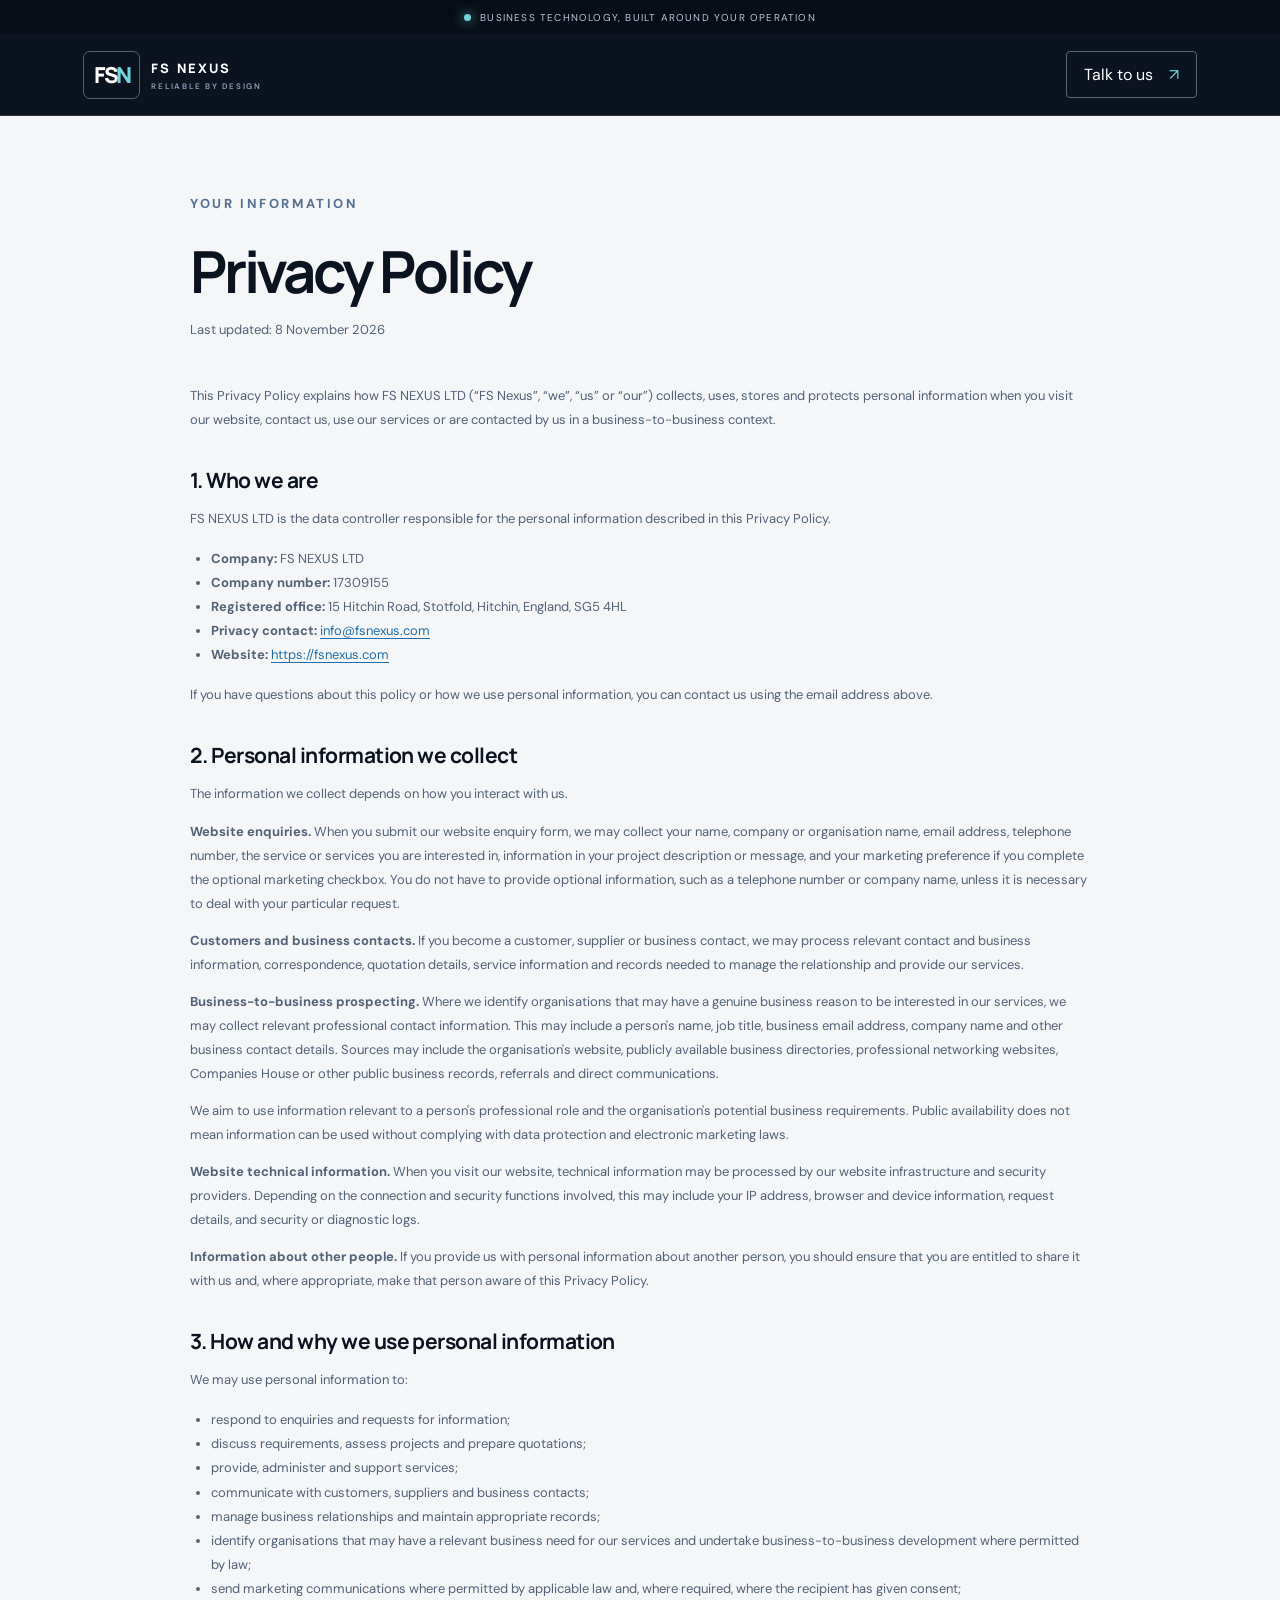
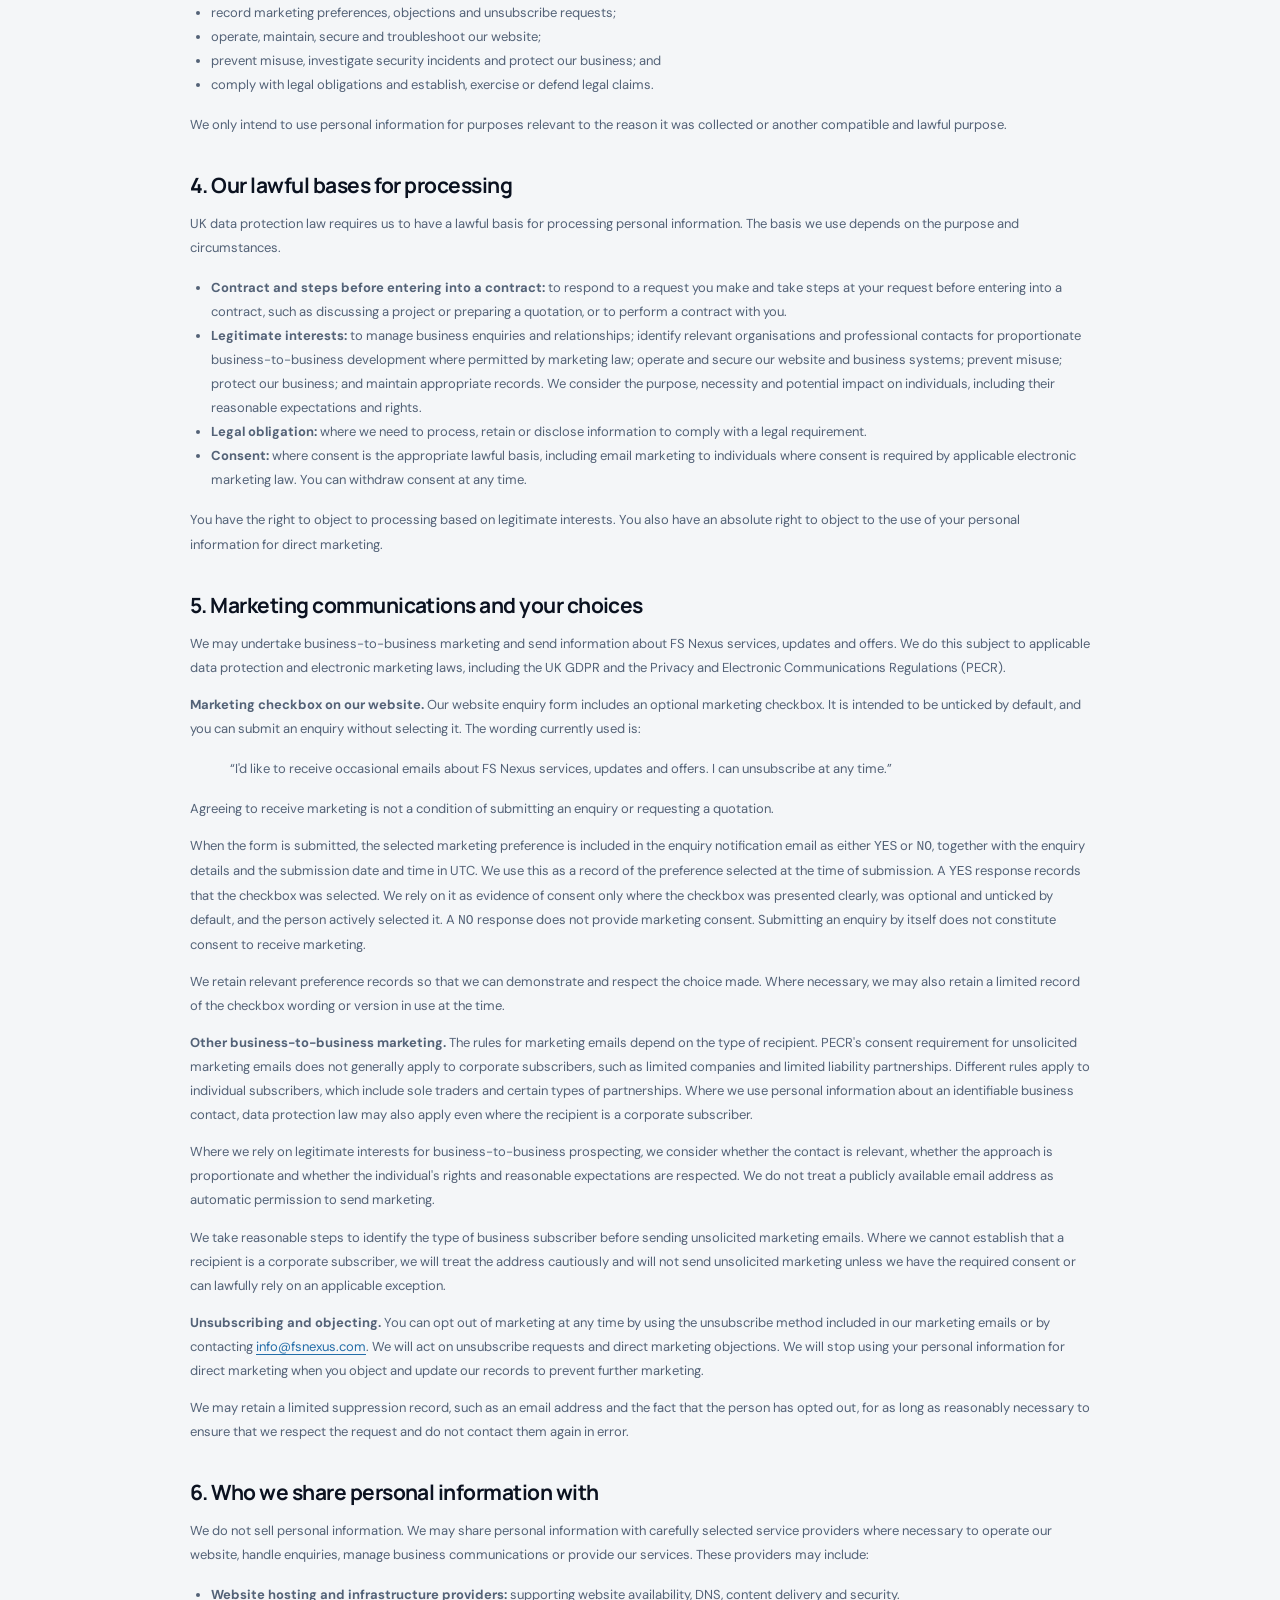
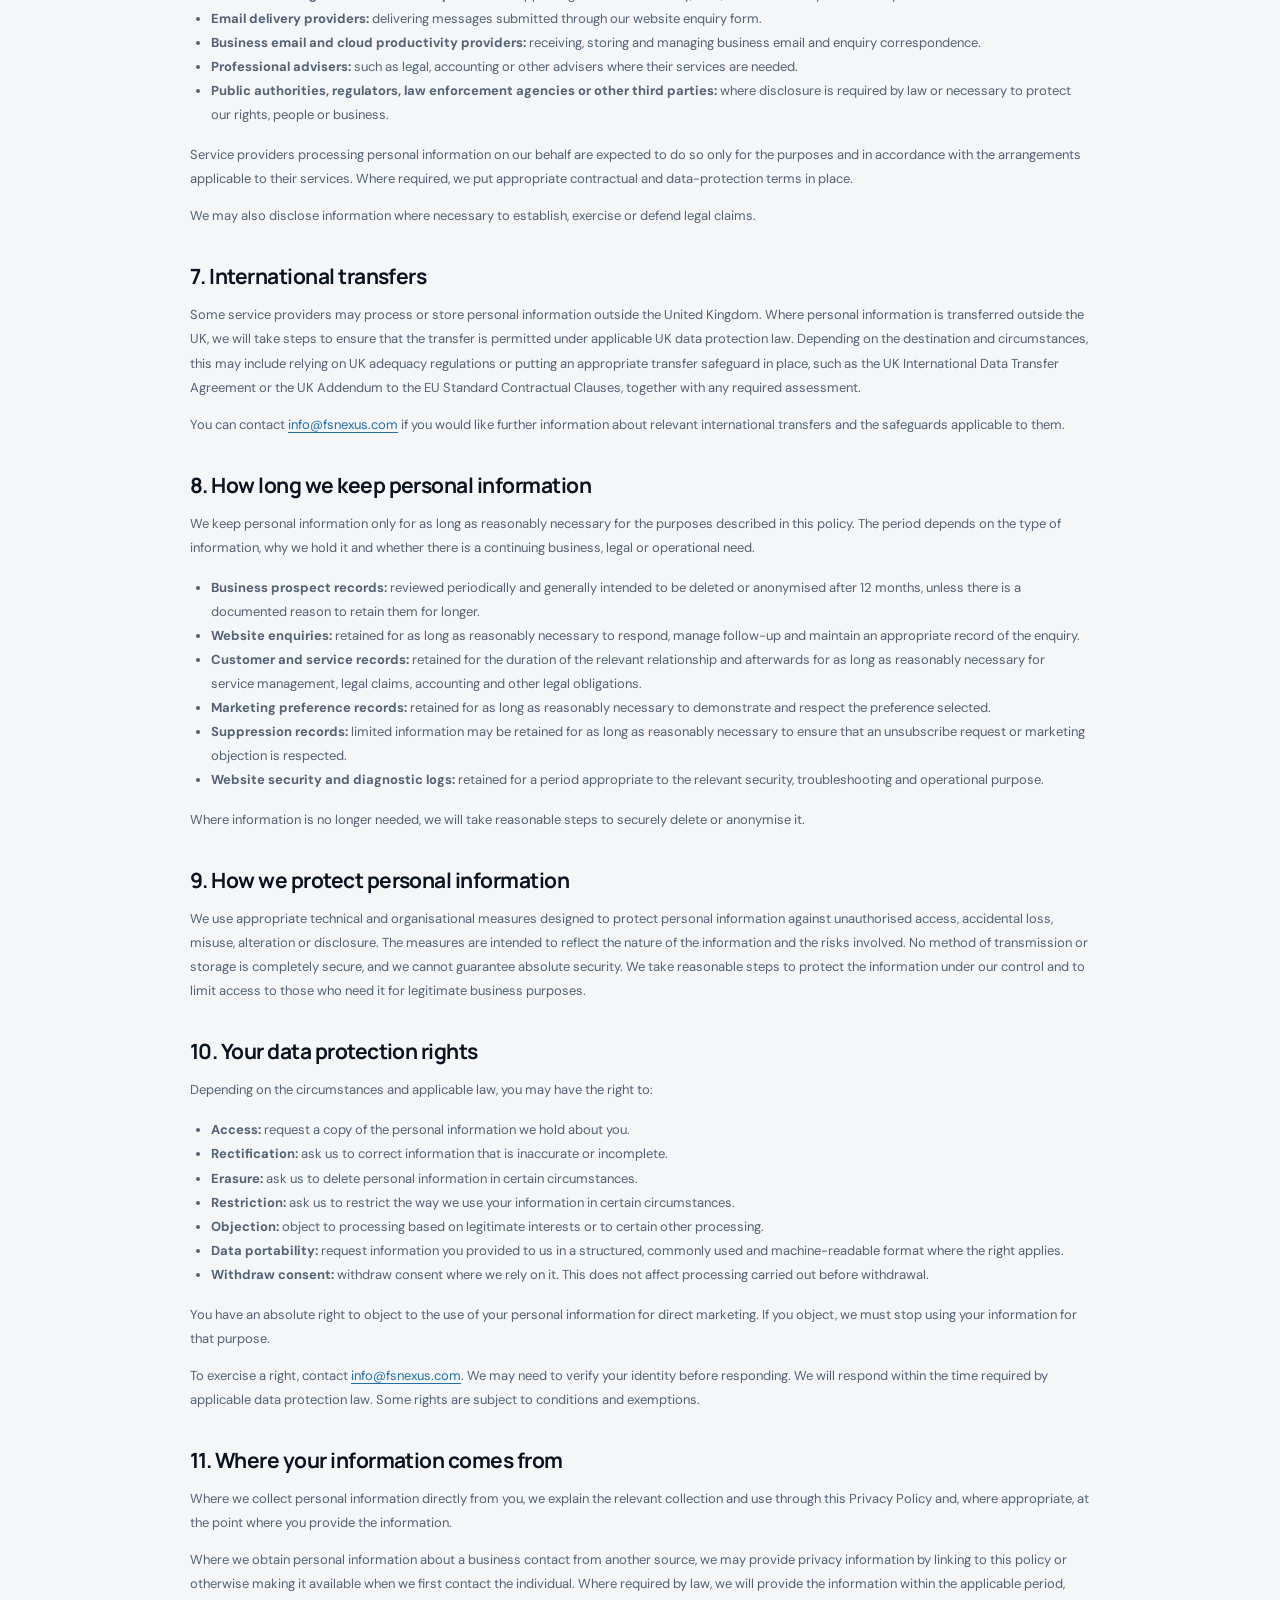
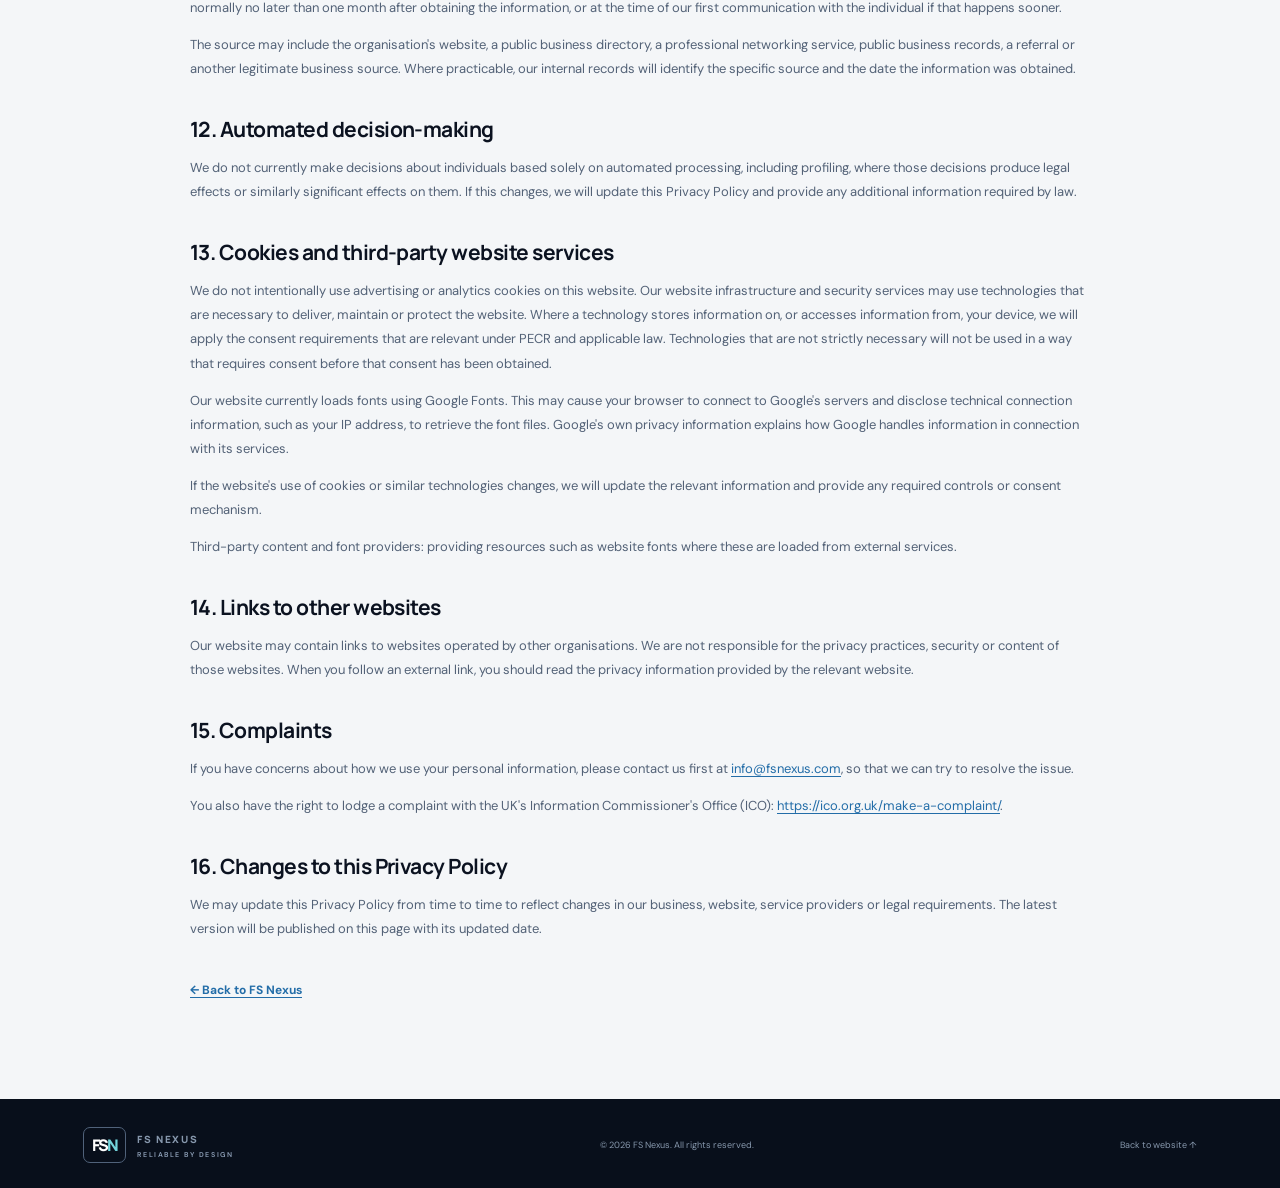
==== commit 1017e25b: "Update privacy policy with third-party content details Added information about third-party content a" ====
--- a/privacy.html
+++ b/privacy.html
@@ -159,6 +159,7 @@
       <p>We do not intentionally use advertising or analytics cookies on this website. Our website infrastructure and security services may use technologies that are necessary to deliver, maintain or protect the website. Where a technology stores information on, or accesses information from, your device, we will apply the consent requirements that are relevant under PECR and applicable law. Technologies that are not strictly necessary will not be used in a way that requires consent before that consent has been obtained.</p>
       <p>Our website currently loads fonts using Google Fonts. This may cause your browser to connect to Google's servers and disclose technical connection information, such as your IP address, to retrieve the font files. Google's own privacy information explains how Google handles information in connection with its services.</p>
       <p>If the website's use of cookies or similar technologies changes, we will update the relevant information and provide any required controls or consent mechanism.</p>
+      <p>Third-party content and font providers: providing resources such as website fonts where these are loaded from external services.</p>
 
       <h2>14. Links to other websites</h2>
       <p>Our website may contain links to websites operated by other organisations. We are not responsible for the privacy practices, security or content of those websites. When you follow an external link, you should read the privacy information provided by the relevant website.</p>
